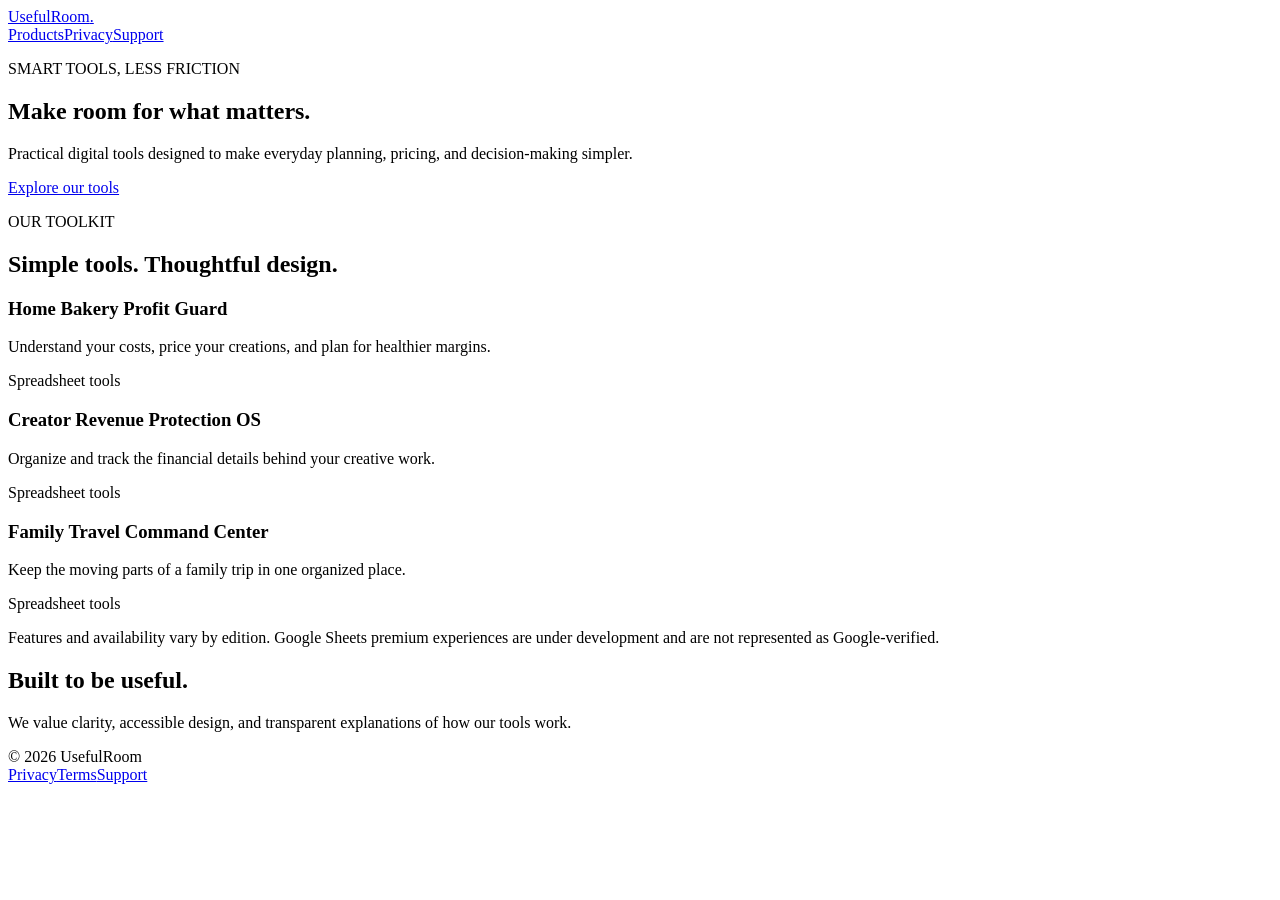
==== index.html @ d114f606 "Add UsefulRoom public website: index.html" ====
<!doctype html><html lang="en"><head><meta charset="utf-8"><meta name="viewport" content="width=device-width,initial-scale=1"><title>UsefulRoom | Practical digital tools</title><meta name="description" content="UsefulRoom creates practical digital tools for everyday work and small businesses."><link rel="stylesheet" href="/styles.css"></head><body><header><a class="logo" href="/">UsefulRoom<span>.</span></a><nav><a href="/#products">Products</a><a href="/privacy.html">Privacy</a><a href="/support.html">Support</a></nav></header><main><section class="hero"><p class="eyebrow">SMART TOOLS, LESS FRICTION</p><h1>Make room for what matters.</h1><p>Practical digital tools designed to make everyday planning, pricing, and decision-making simpler.</p><a class="button" href="#products">Explore our tools</a></section><section id="products"><p class="eyebrow">OUR TOOLKIT</p><h2>Simple tools. Thoughtful design.</h2><div class="cards"><article><h3>Home Bakery Profit Guard</h3><p>Understand your costs, price your creations, and plan for healthier margins.</p><span class="tag">Spreadsheet tools</span></article><article><h3>Creator Revenue Protection OS</h3><p>Organize and track the financial details behind your creative work.</p><span class="tag">Spreadsheet tools</span></article><article><h3>Family Travel Command Center</h3><p>Keep the moving parts of a family trip in one organized place.</p><span class="tag">Spreadsheet tools</span></article></div><p class="note">Features and availability vary by edition. Google Sheets premium experiences are under development and are not represented as Google-verified.</p></section><section class="statement"><h2>Built to be useful.</h2><p>We value clarity, accessible design, and transparent explanations of how our tools work.</p></section></main><footer><span>© 2026 UsefulRoom</span><div><a href="/privacy.html">Privacy</a><a href="/terms.html">Terms</a><a href="/support.html">Support</a></div></footer></body></html>
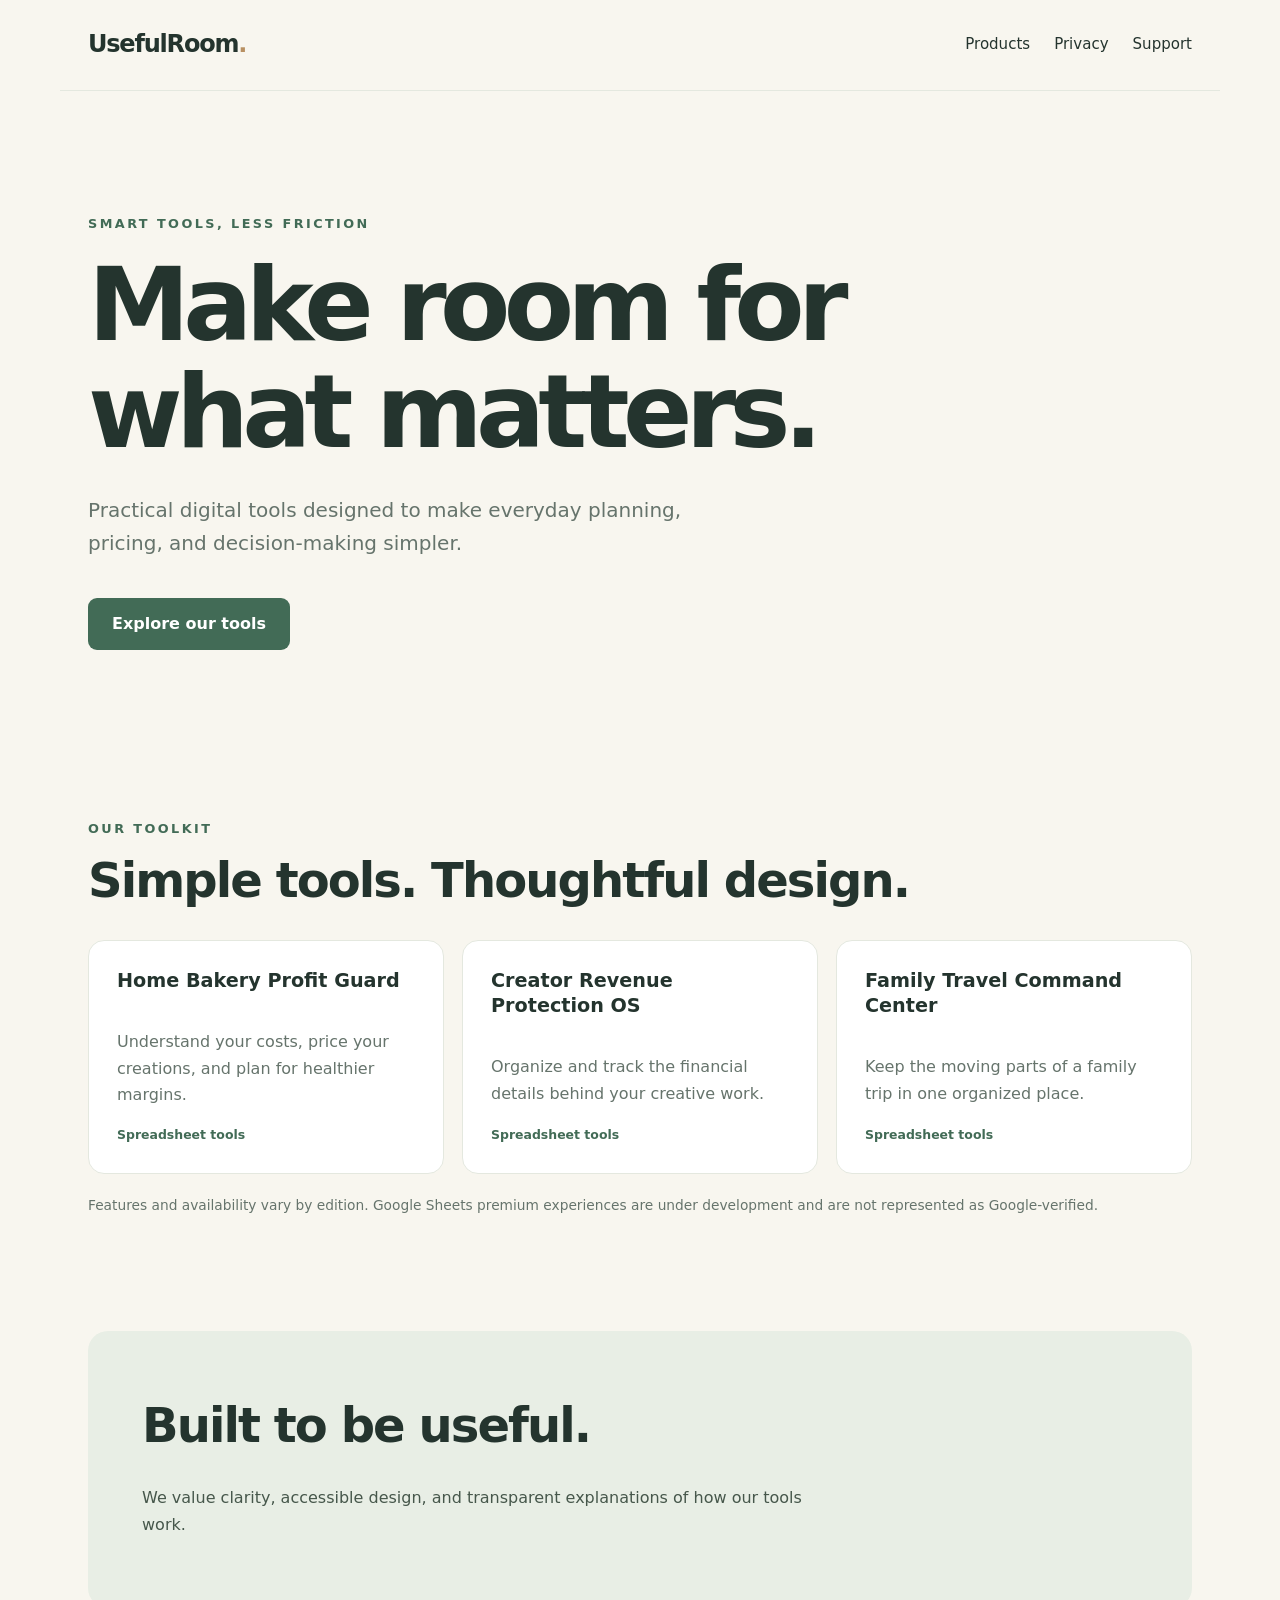
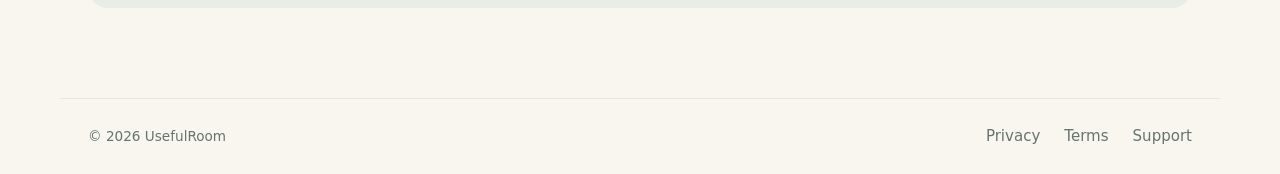
==== commit 43c2c853: "chore: add Pinterest domain verification tag" ====
--- a/index.html
+++ b/index.html
@@ -1 +1 @@
-<!doctype html><html lang="en"><head><meta charset="utf-8"><meta name="viewport" content="width=device-width,initial-scale=1"><title>UsefulRoom | Practical digital tools</title><meta name="description" content="UsefulRoom creates practical digital tools for everyday work and small businesses."><link rel="stylesheet" href="/styles.css"></head><body><header><a class="logo" href="/">UsefulRoom<span>.</span></a><nav><a href="/#products">Products</a><a href="/privacy.html">Privacy</a><a href="/support.html">Support</a></nav></header><main><section class="hero"><p class="eyebrow">SMART TOOLS, LESS FRICTION</p><h1>Make room for what matters.</h1><p>Practical digital tools designed to make everyday planning, pricing, and decision-making simpler.</p><a class="button" href="#products">Explore our tools</a></section><section id="products"><p class="eyebrow">OUR TOOLKIT</p><h2>Simple tools. Thoughtful design.</h2><div class="cards"><article><h3>Home Bakery Profit Guard</h3><p>Understand your costs, price your creations, and plan for healthier margins.</p><span class="tag">Spreadsheet tools</span></article><article><h3>Creator Revenue Protection OS</h3><p>Organize and track the financial details behind your creative work.</p><span class="tag">Spreadsheet tools</span></article><article><h3>Family Travel Command Center</h3><p>Keep the moving parts of a family trip in one organized place.</p><span class="tag">Spreadsheet tools</span></article></div><p class="note">Features and availability vary by edition. Google Sheets premium experiences are under development and are not represented as Google-verified.</p></section><section class="statement"><h2>Built to be useful.</h2><p>We value clarity, accessible design, and transparent explanations of how our tools work.</p></section></main><footer><span>© 2026 UsefulRoom</span><div><a href="/privacy.html">Privacy</a><a href="/terms.html">Terms</a><a href="/support.html">Support</a></div></footer></body></html>+<!doctype html><html lang="en"><head><meta charset="utf-8"><meta name="viewport" content="width=device-width,initial-scale=1"><title>UsefulRoom | Practical digital tools</title><meta name="description" content="UsefulRoom creates practical digital tools for everyday work and small businesses."><meta name="p:domain_verify" content="693026ecb6acda27d7c86af2f92ef0dd"><link rel="stylesheet" href="/styles.css"></head><body><header><a class="logo" href="/">UsefulRoom<span>.</span></a><nav><a href="/#products">Products</a><a href="/privacy.html">Privacy</a><a href="/support.html">Support</a></nav></header><main><section class="hero"><p class="eyebrow">SMART TOOLS, LESS FRICTION</p><h1>Make room for what matters.</h1><p>Practical digital tools designed to make everyday planning, pricing, and decision-making simpler.</p><a class="button" href="#products">Explore our tools</a></section><section id="products"><p class="eyebrow">OUR TOOLKIT</p><h2>Simple tools. Thoughtful design.</h2><div class="cards"><article><h3>Home Bakery Profit Guard</h3><p>Understand your costs, price your creations, and plan for healthier margins.</p><span class="tag">Spreadsheet tools</span></article><article><h3>Creator Revenue Protection OS</h3><p>Organize and track the financial details behind your creative work.</p><span class="tag">Spreadsheet tools</span></article><article><h3>Family Travel Command Center</h3><p>Keep the moving parts of a family trip in one organized place.</p><span class="tag">Spreadsheet tools</span></article></div><p class="note">Features and availability vary by edition. Google Sheets premium experiences are under development and are not represented as Google-verified.</p></section><section class="statement"><h2>Built to be useful.</h2><p>We value clarity, accessible design, and transparent explanations of how our tools work.</p></section></main><footer><span>© 2026 UsefulRoom</span><div><a href="/privacy.html">Privacy</a><a href="/terms.html">Terms</a><a href="/support.html">Support</a></div></footer></body></html>
--- a/styles.css
+++ b/styles.css
@@ -0,0 +1 @@
+:root{color-scheme:light;--ink:#24342e;--muted:#66746c;--cream:#f8f6ef;--green:#426b56;--line:#e4e8df}*{box-sizing:border-box}html{scroll-behavior:smooth}body{margin:0;background:var(--cream);color:var(--ink);font-family:Inter,ui-sans-serif,system-ui,-apple-system,"Segoe UI",Arial,sans-serif;line-height:1.65}a{color:inherit}header,footer{display:flex;justify-content:space-between;align-items:center;gap:1rem;max-width:1160px;margin:auto;padding:25px 28px}header{border-bottom:1px solid var(--line)}.logo{font-size:1.5rem;font-weight:800;text-decoration:none;letter-spacing:-.05em}.logo span{color:#b89062}nav,footer div{display:flex;gap:24px;flex-wrap:wrap}nav a,footer a{text-decoration:none;font-size:.94rem}nav a:hover,footer a:hover{text-decoration:underline}main{max-width:1160px;margin:auto;padding:0 28px}.hero{padding:110px 0 125px;max-width:820px}.eyebrow{font-size:.8rem;letter-spacing:.19em;font-weight:750;color:var(--green)}h1{font-size:clamp(3.2rem,8vw,6.5rem);line-height:1.05;letter-spacing:-.065em;margin:16px 0 28px}h2{font-size:clamp(2rem,4vw,3rem);line-height:1.18;letter-spacing:-.04em;margin:12px 0 32px}h3{font-size:1.2rem;line-height:1.3;margin-top:0}.hero>p:not(.eyebrow){font-size:1.25rem;max-width:620px;color:var(--muted)}.button{display:inline-block;background:var(--green);color:white;text-decoration:none;padding:13px 24px;border-radius:9px;margin-top:18px;font-weight:650}.button:hover{background:#2f5340}#products{padding:30px 0 100px}.cards{display:grid;grid-template-columns:repeat(3,minmax(0,1fr));gap:18px}.cards article{background:#fff;border:1px solid var(--line);border-radius:16px;padding:28px;min-height:230px;display:flex;flex-direction:column}.cards article p{color:var(--muted);flex:1}.tag{font-size:.78rem;color:var(--green);font-weight:700}.note{font-size:.86rem;color:var(--muted);margin-top:20px}.statement{background:#e8eee5;padding:54px;border-radius:20px;margin-bottom:90px}.statement p{max-width:660px;color:#46574b}.document{max-width:780px;padding:65px 0 90px}.document h1{font-size:clamp(2.4rem,5vw,4rem)}.document h2{font-size:1.45rem;margin:36px 0 10px}.document p,.document li{color:#47584e}footer{border-top:1px solid var(--line);font-size:.85rem;color:var(--muted)}@media(max-width:760px){header{align-items:flex-start;flex-direction:column;padding:18px 22px}main{padding:0 22px}.hero{padding:75px 0 85px}.cards{grid-template-columns:1fr}.cards article{min-height:180px}.statement{padding:30px;margin-bottom:50px}footer{align-items:flex-start;flex-direction:column;padding:25px 22px}nav,footer div{gap:16px}}
